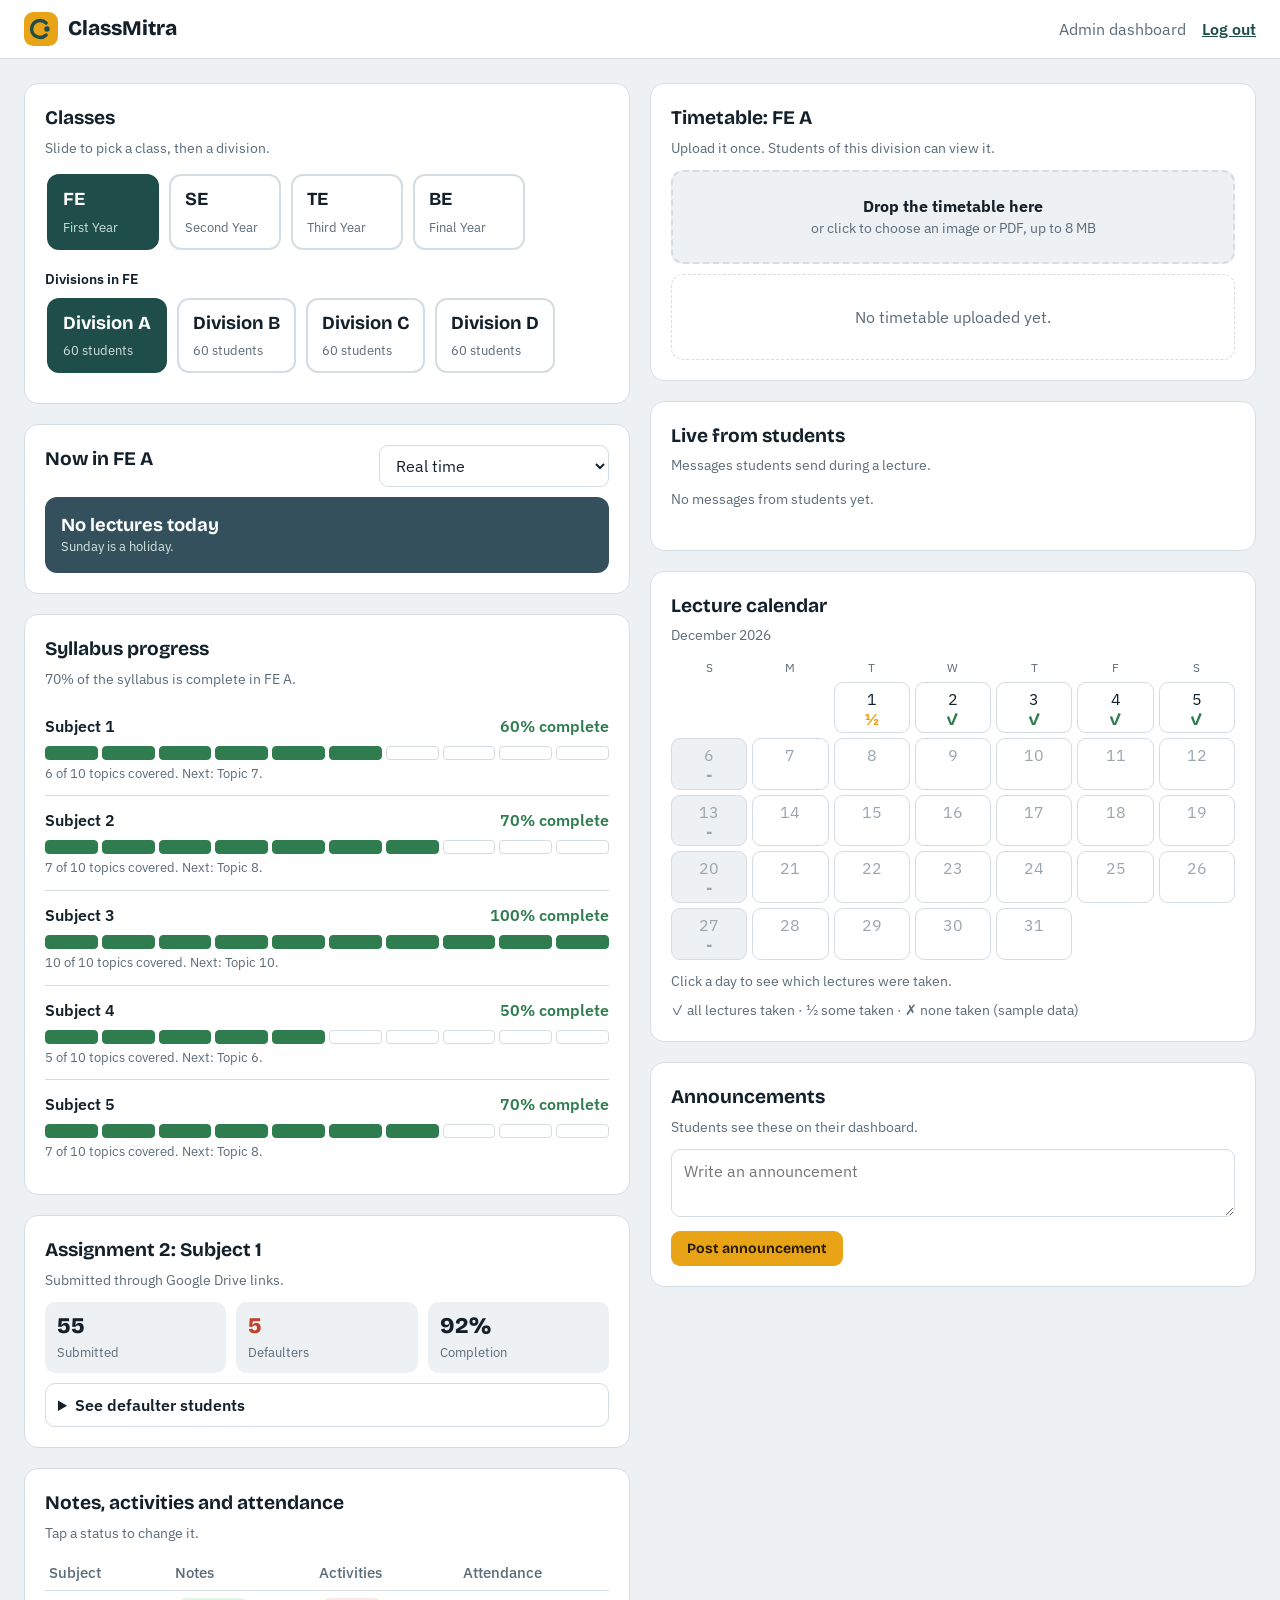
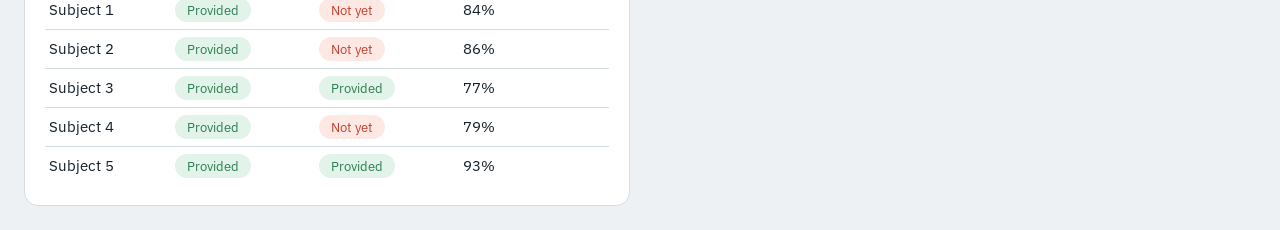
==== admin.html @ 045d4d1e "feat: admin dashboard and student feedback" ====
<!DOCTYPE html>
<html lang="en">
<head>
<meta charset="UTF-8">
<meta name="viewport" content="width=device-width, initial-scale=1">
<title>Admin dashboard · ClassMitra</title>
<link href="https://fonts.googleapis.com/css2?family=Bricolage+Grotesque:wght@500;700;800&family=IBM+Plex+Sans:wght@400;500;600&display=swap" rel="stylesheet">
<style>
:root{--paper:#eef1f4;--card:#fff;--ink:#14212b;--muted:#5b6b78;--line:#d5dce2;--board:#1f4d4a;--deep:#163836;--chalk:#f2efe4;--mark:#e8a317;--alert:#c2412d;--ok:#2f7d4f;--r:14px}
*{box-sizing:border-box}
body{margin:0;background:var(--paper);color:var(--ink);font:400 16px/1.5 "IBM Plex Sans",system-ui,sans-serif}
h1,h2,h3,.brand,.btn{font-family:"Bricolage Grotesque",sans-serif}
h2{margin:0 0 4px;font-size:1.2rem}p{margin:0}
.top{display:flex;align-items:center;gap:16px;flex-wrap:wrap;padding:12px 24px;background:var(--card);border-bottom:1px solid var(--line)}
.brand{display:flex;align-items:center;gap:10px;font-weight:800;font-size:1.3rem;color:var(--ink);text-decoration:none;margin-right:auto}
.top a.out{color:var(--board);font-weight:600}.hi{color:var(--muted)}
main{max-width:1320px;margin:0 auto;padding:24px}
.layout{display:grid;grid-template-columns:1fr 1fr;gap:20px;align-items:start}.col{display:grid;gap:20px;min-width:0}
.card{background:var(--card);border:1px solid var(--line);border-radius:var(--r);padding:20px;animation:rise .45s both}
.sub{color:var(--muted);font-size:.9rem;margin-bottom:12px}
.slide{display:flex;gap:10px;overflow-x:auto;padding:4px 2px 10px;scroll-snap-type:x mandatory}
.chip{flex:0 0 auto;scroll-snap-align:start;min-width:112px;text-align:left;border:2px solid var(--line);background:#fff;border-radius:12px;padding:10px 14px;cursor:pointer;font:inherit;color:var(--ink);transition:.2s}
.chip b{display:block;font-family:"Bricolage Grotesque";font-size:1.15rem}.chip span{font-size:.8rem;color:var(--muted)}
.chip:hover{border-color:var(--board)}.chip.on{background:var(--board);border-color:var(--board);color:#fff}.chip.on span{color:#cfe0d9}
.lab{font-weight:600;font-size:.9rem;margin:8px 0 4px}
.body{animation:slide .35s both}
.now{border-radius:12px;padding:16px;color:#fff;background:var(--board)}.now.done{background:#4a5b55}.now.idle{background:#33505c}
.now b{font:700 1.15rem "Bricolage Grotesque"}.now small{display:block;color:#d6e6df}
.meter{height:7px;background:rgba(255,255,255,.25);border-radius:7px;margin:10px 0 8px;overflow:hidden}.meter i{display:block;height:100%;background:var(--mark);transition:width 1s}
.msg{background:rgba(0,0,0,.2);border-radius:8px;padding:8px 12px;font-size:.9rem;margin-top:8px}
select,input[type=text],textarea{padding:9px 12px;border:1.5px solid var(--line);border-radius:9px;font:inherit;background:#fff;color:var(--ink);min-width:0}
select:focus,input:focus,textarea:focus{outline:none;border-color:var(--board)}
.sj{padding:12px 0;border-bottom:1px solid var(--line)}.sj:last-child{border:0}
.sjh{display:flex;justify-content:space-between;gap:8px;font-weight:600}.sjh em{font-style:normal;color:var(--ok)}
.tp{display:flex;gap:4px;margin-top:8px}.tp i{flex:1;height:14px;border-radius:4px;border:1.5px solid var(--line);background:#fff}.tp i.on{background:var(--ok);border-color:var(--ok)}
.sjf{font-size:.82rem;color:var(--muted);margin-top:4px}
.stats{display:grid;grid-template-columns:repeat(3,1fr);gap:10px;margin-bottom:10px}.st{background:var(--paper);border-radius:10px;padding:10px 12px}.st b{display:block;font:800 1.4rem "Bricolage Grotesque"}.st span{font-size:.8rem;color:var(--muted)}.st.bad b{color:var(--alert)}
details{border:1.5px solid var(--line);border-radius:10px;padding:9px 12px}summary{cursor:pointer;font-weight:600}
.rolls{display:flex;flex-wrap:wrap;gap:6px;margin:10px 0}.rolls span{background:#fde8e4;color:var(--alert);border-radius:7px;padding:2px 9px;font-size:.85rem;font-weight:600}
table{width:100%;border-collapse:collapse;font-size:.92rem}th{text-align:left;color:var(--muted);font-weight:500;padding:6px 4px}td{padding:7px 4px;border-top:1px solid var(--line)}
.btn{border:0;border-radius:9px;padding:9px 16px;font-weight:700;font-size:14px;cursor:pointer;background:var(--mark);color:#2a1d00;transition:transform .15s}.btn:hover{transform:translateY(-2px)}.btn:active{transform:scale(.97)}
.btn.g{background:#fff;border:1.5px solid var(--line);color:var(--ink)}.btn.sm{padding:5px 11px;font-size:13px}
.tg{border:0;border-radius:99px;padding:3px 12px;font:600 .8rem inherit;font-family:inherit;cursor:pointer}.tg.y{background:#e2f3ea;color:var(--ok)}.tg.n{background:#fde8e4;color:var(--alert)}
.drop{display:grid;place-items:center;text-align:center;padding:22px 12px;border:2px dashed var(--line);border-radius:12px;background:var(--paper);cursor:pointer;margin:10px 0}.drop:hover,.drop.over{border-color:var(--board);background:#e4efed}.drop span{color:var(--muted);font-size:.88rem}
.sr{position:absolute;width:1px;height:1px;opacity:0;overflow:hidden}.drop:focus-within{border-color:var(--board)}
.ttbox{border:1px solid var(--line);border-radius:12px;overflow:auto;max-height:380px}.ttbox img{display:block;width:100%}.ttbox embed{display:block;width:100%;height:380px}
.empty{padding:30px 12px;text-align:center;color:var(--muted);border:1.5px dashed var(--line);border-radius:12px}
.cal{display:grid;grid-template-columns:repeat(7,1fr);gap:5px;text-align:center}.cal .h{font-size:.78rem;color:var(--muted)}
.d{border:1.5px solid var(--line);border-radius:9px;padding:4px 0;font:inherit;background:#fff;cursor:pointer;min-height:48px;color:var(--ink)}.d small{display:block;font-size:1rem;line-height:1.1;font-weight:700}
.d.ok small{color:var(--ok)}.d.no small{color:var(--alert)}.d.part small{color:var(--mark)}.d.off{background:var(--paper);color:#9aa6af;cursor:default}.d.sel{border-color:var(--board);box-shadow:0 0 0 2px var(--mark)}.d.fut{color:#9aa6af}
.dd{margin-top:10px;font-size:.9rem;color:var(--muted)}.dd b{color:var(--ink)}
.fb{display:flex;gap:10px;justify-content:space-between;align-items:flex-start;padding:10px 0;border-bottom:1px solid var(--line);animation:rise .3s both}.fb:last-child{border:0}
.fb .m{font-weight:600}.fb small{color:var(--muted)}.pill{white-space:nowrap;font-size:.78rem;font-weight:700;padding:2px 10px;border-radius:99px;background:#fff3d6;color:#7a5200}.pill.e{background:#fde8e4;color:var(--alert)}
.sum{display:flex;gap:8px;flex-wrap:wrap;margin-bottom:8px}
.ann{border-left:4px solid var(--mark);background:var(--paper);border-radius:8px;padding:9px 12px;margin-top:8px}.ann small{color:var(--muted)}
textarea{width:100%;resize:vertical}
.toast{position:fixed;left:50%;bottom:24px;transform:translate(-50%,20px);background:var(--ink);color:#fff;padding:12px 18px;border-radius:10px;opacity:0;pointer-events:none;transition:.3s;z-index:9}.toast.on{opacity:1;transform:translate(-50%,0)}
:focus-visible{outline:3px solid var(--mark);outline-offset:2px}
@keyframes rise{from{opacity:0;transform:translateY(14px)}to{opacity:1;transform:none}}@keyframes slide{from{opacity:0;transform:translateX(18px)}to{opacity:1;transform:none}}
@media(max-width:960px){.layout{grid-template-columns:1fr}}
@media(prefers-reduced-motion:reduce){*{animation:none!important;transition:none!important}}
</style>
</head>
<body>
<header class="top"><a class="brand" href="admin.html"><svg width="34" height="34" viewBox="0 0 40 40" aria-hidden="true"><rect width="40" height="40" rx="11" fill="#e8a317"/><path d="M26 13A10 10 0 1 0 26 27" fill="none" stroke="#1f4d4a" stroke-width="4" stroke-linecap="round"/><circle cx="27" cy="20" r="3.2" fill="#1f4d4a"/></svg>ClassMitra</a><span class="hi" id="hi">Admin dashboard</span><a class="out" href="login.html">Log out</a></header>
<main id="app"></main><div class="toast" id="toast" role="status"></div>
<script>
const $=s=>document.querySelector(s),J=(k,d)=>{try{return JSON.parse(localStorage.getItem(k))||d}catch(e){return d}};
const CLS=[['FE','First Year'],['SE','Second Year'],['TE','Third Year'],['BE','Final Year']],DIV=['A','B','C','D'],SUB=[1,2,3,4,5].map(n=>'Subject '+n);
const SLOT=[[9,10],[10,11],[11,12],[12,13],[14,15]],P2=n=>String(n).padStart(2,'0');
let cl='FE',dv='A',day=null,demo='',store={};
try{const u=J('cm_user',null);if(u&&u.name)$('#hi').textContent='Hi, '+u.name.split(' ')[0]}catch(e){}
const toast=t=>{const e=$('#toast');e.textContent=t;e.classList.add('on');clearTimeout(toast.t);toast.t=setTimeout(()=>e.classList.remove('on'),2600)};
const rng=s=>{let a=0;for(const c of s)a=(a*31+c.charCodeAt(0))>>>0;return()=>{a=(a+0x6D2B79F5)>>>0;let t=a;t=Math.imul(t^t>>>15,t|1);t^=t+Math.imul(t^t>>>7,t|61);return((t^t>>>14)>>>0)/4294967296}};
function D(){const k=cl+dv;if(!store[k]){const r=rng(k);const sb=SUB.map(s=>({s,done:2+Math.floor(r()*9)}));const tot=60,sub=44+Math.floor(r()*14),rolls=[];while(rolls.length<tot-sub){const n=1+Math.floor(r()*tot);if(!rolls.includes(n))rolls.push(n)}rolls.sort((a,b)=>a-b);
store[k]={sb,tot,sub,rolls,notes:SUB.map(()=>r()>.3),act:SUB.map(()=>r()>.4),att:SUB.map(()=>Math.round(70+r()*25))}}return store[k]}
const now=()=>{const d=new Date();if(demo==='run'){d.setHours(10,30,0,0)}if(demo==='end'){d.setHours(13,30,0,0)}return d};
function nowHtml(){const n=now(),h=n.getHours()+n.getMinutes()/60;if(n.getDay()===0&&!demo)return`<div class="now idle"><b>No lectures today</b><small>Sunday is a holiday.</small></div>`;
let i=SLOT.findIndex(s=>h>=s[0]&&h<s[1]);if(i>=0){const s=SLOT[i],left=Math.round((s[1]-h)*60),p=Math.round((h-s[0])*100);return`<div class="now"><b>${SUB[i]} is going on</b><small>${P2(s[0])}:00 to ${P2(s[1])}:00 · ends in ${left} min</small><div class="meter"><i style="width:${p}%"></i></div><div class="msg">Message: ${SUB[i]} lecture started at ${P2(s[0])}:00 and will end at ${P2(s[1])}:00.</div></div>`}
let last=-1;SLOT.forEach((s,j)=>{if(h>=s[1])last=j});const nx=SLOT[last+1];
if(last<0)return`<div class="now idle"><b>No lecture right now</b><small>First lecture: ${SUB[0]} at ${P2(SLOT[0][0])}:00</small></div>`;
return`<div class="now done"><b>${SUB[last]} lecture completed</b><small>Ended at ${P2(SLOT[last][1])}:00</small><div class="msg">Message: ${SUB[last]} lecture is completed at ${P2(SLOT[last][1])}:00. ${nx?'Next: '+SUB[last+1]+' at '+P2(nx[0])+':00.':'All lectures are done for today.'}</div></div>`}
function calHtml(){const n=now(),y=n.getFullYear(),m=n.getMonth(),first=new Date(y,m,1).getDay(),days=new Date(y,m+1,0).getDate(),r=rng(cl+dv+'cal'),h=n.getHours()+n.getMinutes()/60;let o=['S','M','T','W','T','F','S'].map(x=>`<div class="h">${x}</div>`).join('')+'<div></div>'.repeat(first);
const taken=(d)=>SUB.map((_,i)=>{const v=rng(cl+dv+d+i)();return d<n.getDate()?v>.15:d===n.getDate()?(h>=SLOT[i][1]):false});
for(let d=1;d<=days;d++){const w=new Date(y,m,d).getDay();if(w===0){o+=`<div class="d off" aria-label="Sunday">${d}<small>-</small></div>`;continue}
if(d>n.getDate()){o+=`<div class="d fut">${d}<small>&nbsp;</small></div>`;continue}
const t=taken(d),c=t.filter(Boolean).length,cls=c===5?'ok':c===0?'no':'part',ic=c===5?'&#10003;':c===0?'&#10007;':'&#189;';o+=`<button class="d ${cls} ${day===d?'sel':''}" data-d="${d}">${d}<small>${ic}</small></button>`}
let det='<p class="dd">Click a day to see which lectures were taken.</p>';if(day){const t=taken(day);det=`<p class="dd"><b>${day} ${n.toLocaleString('en',{month:'long'})}</b><br>${SUB.map((s,i)=>`${s}: ${t[i]?'<b style="color:var(--ok)">taken &#10003;</b>':'<b style="color:var(--alert)">not taken &#10007;</b>'}`).join('<br>')}</p>`}
return`<div class="cal">${o}</div>${det}<p class="sub" style="margin:8px 0 0">&#10003; all lectures taken · &#189; some taken · &#10007; none taken (sample data)</p>`}
function fbHtml(){const f=J('cm_feedback',[]).slice().reverse();const c={};f.forEach(x=>c[x.msg]=(c[x.msg]||0)+1);
return`<div class="sum">${Object.keys(c).map(k=>`<span class="pill ${k==='Enough for today'?'e':''}">${k}: ${c[k]}</span>`).join('')||'<span class="sub">No messages from students yet.</span>'}</div>${f.slice(0,6).map(x=>`<div class="fb"><div><div class="m">${x.msg}</div><small>${x.who||'Student'} · ${x.sub} · ${new Date(x.ts).toLocaleTimeString('en',{hour:'2-digit',minute:'2-digit'})}</small></div></div>`).join('')}${f.length?'<button class="btn g sm" id="clr" style="margin-top:10px">Clear messages</button>':''}`}
function annHtml(){return J('cm_announcements',[]).slice(0,4).map(a=>`<div class="ann">${a.text}<br><small>Posted by Admin</small></div>`).join('')}
function page(){const d=D(),sy=Math.round(d.sb.reduce((a,x)=>a+x.done,0)*100/(SUB.length*10));
$('#app').innerHTML=`<div class="layout"><div class="col">
<section class="card"><h2>Classes</h2><p class="sub">Slide to pick a class, then a division.</p>
<div class="slide">${CLS.map(c=>`<button class="chip ${c[0]===cl?'on':''}" data-c="${c[0]}"><b>${c[0]}</b><span>${c[1]}</span></button>`).join('')}</div>
<div class="lab">Divisions in ${cl}</div><div class="slide">${DIV.map(v=>`<button class="chip ${v===dv?'on':''}" data-v="${v}"><b>Division ${v}</b><span>60 students</span></button>`).join('')}</div></section>
<div class="body col" key="${cl}${dv}">
<section class="card"><div style="display:flex;justify-content:space-between;gap:8px;flex-wrap:wrap;margin-bottom:10px"><h2>Now in ${cl} ${dv}</h2><select id="demo" aria-label="Demo time"><option value="">Real time</option><option value="run" ${demo==='run'?'selected':''}>Demo: lecture running</option><option value="end" ${demo==='end'?'selected':''}>Demo: lecture completed</option></select></div><div id="now">${nowHtml()}</div></section>
<section class="card"><h2>Syllabus progress</h2><p class="sub">${sy}% of the syllabus is complete in ${cl} ${dv}.</p>${d.sb.map(x=>`<div class="sj"><div class="sjh"><span>${x.s}</span><em>${x.done*10}% complete</em></div><div class="tp">${Array.from({length:10},(_,i)=>`<i class="${i<x.done?'on':''}" title="Topic ${i+1}"></i>`).join('')}</div><div class="sjf">${x.done} of 10 topics covered. Next: Topic ${Math.min(x.done+1,10)}.</div></div>`).join('')}</section>
<section class="card"><h2>Assignment 2: ${SUB[0]}</h2><p class="sub">Submitted through Google Drive links.</p><div class="stats"><div class="st"><b>${d.sub}</b><span>Submitted</span></div><div class="st bad"><b>${d.rolls.length}</b><span>Defaulters</span></div><div class="st"><b>${Math.round(d.sub*100/d.tot)}%</b><span>Completion</span></div></div>
<details><summary>See defaulter students</summary><div class="rolls">${d.rolls.map(n=>`<span>Roll ${P2(n)}</span>`).join('')}</div><button class="btn sm" id="rem">Send reminder</button></details></section>
<section class="card"><h2>Notes, activities and attendance</h2><p class="sub">Tap a status to change it.</p><table><tr><th>Subject</th><th>Notes</th><th>Activities</th><th>Attendance</th></tr>${SUB.map((s,i)=>`<tr><td>${s}</td><td><button class="tg ${d.notes[i]?'y':'n'}" data-n="${i}">${d.notes[i]?'Provided':'Not yet'}</button></td><td><button class="tg ${d.act[i]?'y':'n'}" data-a="${i}">${d.act[i]?'Provided':'Not yet'}</button></td><td>${d.att[i]}%</td></tr>`).join('')}</table></section></div></div>
<div class="col">
<section class="card"><h2>Timetable: ${cl} ${dv}</h2><p class="sub">Upload it once. Students of this division can view it.</p><label class="drop" id="drop"><input class="sr" id="file" type="file" accept="image/*,.pdf,application/pdf"><b>Drop the timetable here</b><span>or click to choose an image or PDF, up to 8 MB</span></label><div id="tt"></div></section>
<section class="card"><h2>Live from students</h2><p class="sub">Messages students send during a lecture.</p><div id="fb">${fbHtml()}</div></section>
<section class="card"><h2>Lecture calendar</h2><p class="sub">${now().toLocaleString('en',{month:'long',year:'numeric'})}</p>${calHtml()}</section>
<section class="card"><h2>Announcements</h2><p class="sub">Students see these on their dashboard.</p><textarea id="at" rows="2" placeholder="Write an announcement"></textarea><button class="btn" id="post" style="margin-top:8px">Post announcement</button><div id="an">${annHtml()}</div></section></div></div>`;tt()}
async function tt(){const k='cm_timetable_'+cl+'-'+dv,box=$('#tt'),t=J(k,null);if(!t){box.innerHTML='<div class="empty">No timetable uploaded yet.</div>';return}
const u=URL.createObjectURL(await(await fetch(t.data)).blob());box.innerHTML=`<div style="display:flex;justify-content:space-between;gap:8px;flex-wrap:wrap;margin-bottom:8px"><b>${t.name}</b><span><a class="btn g sm" href="${u}" target="_blank" rel="noopener" style="text-decoration:none">Open full size</a> <button class="btn g sm" id="rm">Remove</button></span></div><div class="ttbox">${t.type==='application/pdf'?`<embed src="${u}" type="application/pdf">`:`<img src="${u}" alt="Timetable">`}</div>`}
function save(f){if(!f)return;if(!(f.type==='application/pdf'||f.type.startsWith('image/')))return toast('Please choose an image or a PDF.');if(f.size>8388608)return toast('File is larger than 8 MB.');const r=new FileReader();r.onload=()=>{try{localStorage.setItem('cm_timetable_'+cl+'-'+dv,JSON.stringify({name:f.name,type:f.type,data:r.result}));toast('Timetable saved for '+cl+' '+dv)}catch(e){toast('File is too big to keep in the browser.')}tt()};r.readAsDataURL(f)}
document.addEventListener('click',e=>{const g=s=>e.target.closest(s);let x;
if(x=g('[data-c]')){cl=x.dataset.c;day=null;page();return}if(x=g('[data-v]')){dv=x.dataset.v;day=null;page();return}
if(x=g('[data-d]')){day=+x.dataset.d;page();return}
if(x=g('[data-n]')){const d=D(),i=+x.dataset.n;d.notes[i]=!d.notes[i];page();return}if(x=g('[data-a]')){const d=D(),i=+x.dataset.a;d.act[i]=!d.act[i];page();return}
if(g('#rem'))return toast('Reminder sent to '+D().rolls.length+' students (demo).');
if(g('#rm')){localStorage.removeItem('cm_timetable_'+cl+'-'+dv);tt();return}
if(g('#clr')){localStorage.removeItem('cm_feedback');$('#fb').innerHTML=fbHtml();return}
if(g('#post')){const t=$('#at').value.trim();if(!t)return toast('Write the announcement first.');const a=J('cm_announcements',[]);a.unshift({text:t,ts:Date.now()});localStorage.setItem('cm_announcements',JSON.stringify(a));$('#at').value='';$('#an').innerHTML=annHtml();toast('Announcement posted')}});
document.addEventListener('change',e=>{if(e.target.id==='demo'){demo=e.target.value;page()}if(e.target.id==='file'){save(e.target.files[0]);e.target.value=''}});
document.addEventListener('dragover',e=>{if(e.target.closest('#drop')){e.preventDefault();$('#drop').classList.add('over')}});
document.addEventListener('dragleave',e=>{if(e.target.closest('#drop'))$('#drop').classList.remove('over')});
document.addEventListener('drop',e=>{if(e.target.closest('#drop')){e.preventDefault();$('#drop').classList.remove('over');save(e.dataTransfer.files[0])}});
window.addEventListener('storage',e=>{if(e.key==='cm_feedback'&&$('#fb')){$('#fb').innerHTML=fbHtml();toast('New message from a student')}});
setInterval(()=>{if($('#now'))$('#now').innerHTML=nowHtml()},30000);
page();
</script>
</body>
</html>
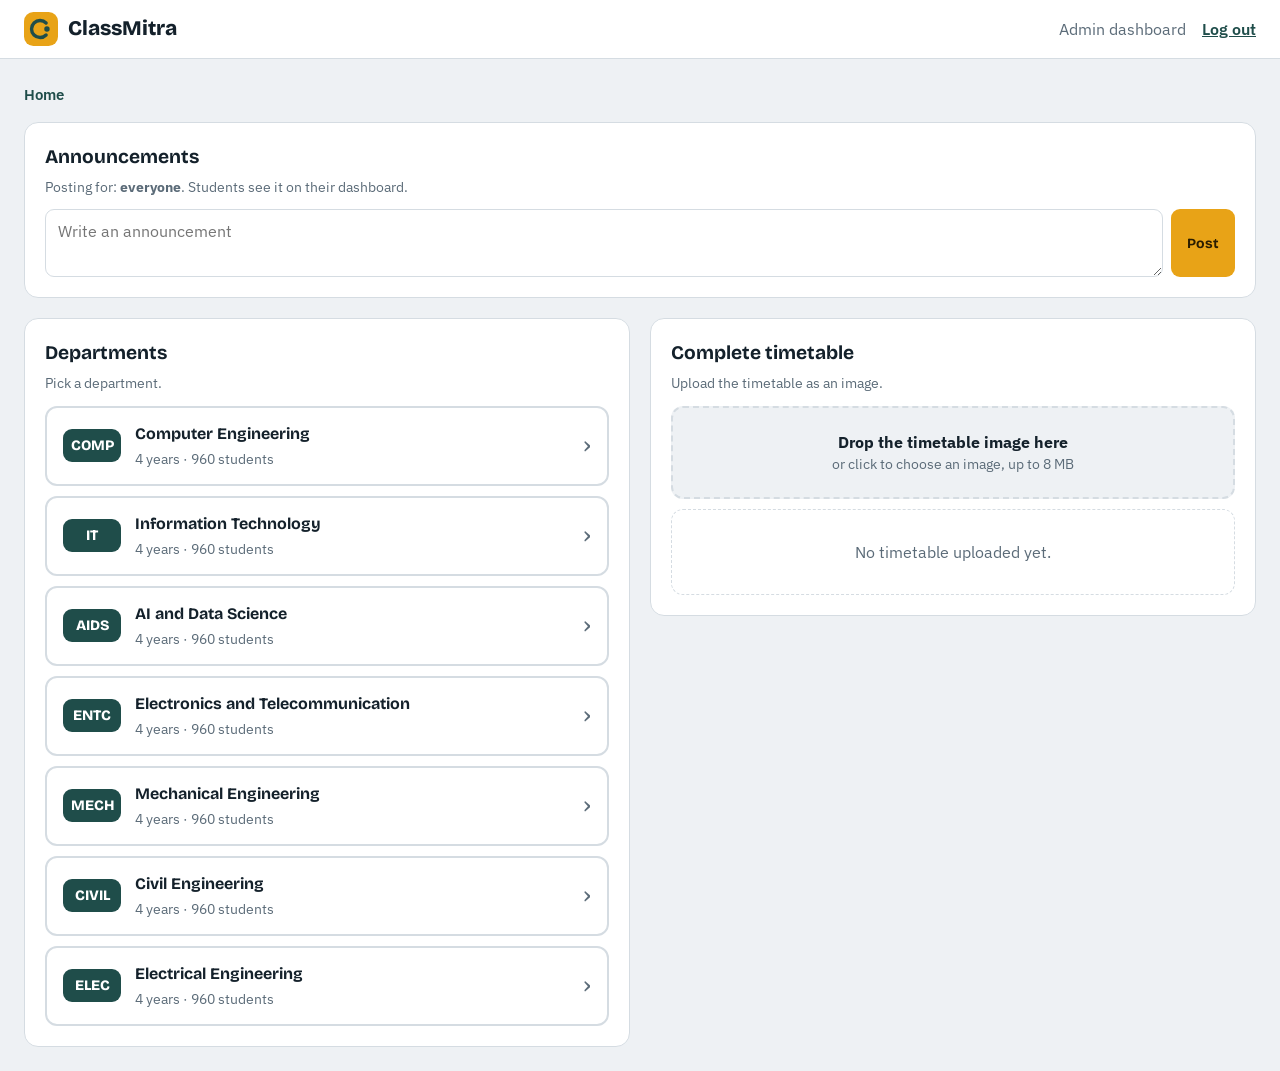
==== commit b8e98b25: "feat: admin dashboard with departments, years and divisions" ====
--- a/admin.html
+++ b/admin.html
@@ -59,71 +59,82 @@
 @keyframes rise{from{opacity:0;transform:translateY(14px)}to{opacity:1;transform:none}}@keyframes slide{from{opacity:0;transform:translateX(18px)}to{opacity:1;transform:none}}
 @media(max-width:960px){.layout{grid-template-columns:1fr}}
 @media(prefers-reduced-motion:reduce){*{animation:none!important;transition:none!important}}
-</style>
+
+.crumb{display:flex;gap:6px;flex-wrap:wrap;align-items:center;margin-bottom:16px;font-size:.95rem;color:var(--muted)}.crumb a{color:var(--board);font-weight:600;text-decoration:none}.crumb a:hover{text-decoration:underline}
+.opts{display:grid;gap:10px}.opt{display:flex;align-items:center;gap:14px;border:2px solid var(--line);border-radius:12px;padding:14px 16px;text-decoration:none;color:var(--ink);background:#fff;transition:.2s}
+.opt:hover{border-color:var(--board);transform:translateX(4px)}.opt .bd{min-width:58px;text-align:center;background:var(--board);color:#fff;border-radius:9px;padding:8px 6px;font:800 .9rem "Bricolage Grotesque"}
+.opt b{display:block;font-family:"Bricolage Grotesque"}.opt span{color:var(--muted);font-size:.86rem}.opt::after{content:"\203A";margin-left:auto;font-size:1.6rem;color:var(--muted)}
+.tabs{display:flex;gap:6px;flex-wrap:wrap;margin:14px 0}.tab{border:2px solid var(--line);background:#fff;border-radius:99px;padding:6px 14px;font:600 .9rem inherit;font-family:inherit;cursor:pointer}.tab.on{background:var(--board);border-color:var(--board);color:#fff}
+.scroll{max-height:340px;overflow:auto;border:1px solid var(--line);border-radius:10px}.scroll table td,.scroll table th{padding:7px 10px}
+.add{display:flex;gap:8px;margin-top:10px;flex-wrap:wrap}.add input{flex:1;min-width:120px}
+.li{display:flex;justify-content:space-between;gap:8px;padding:9px 0;border-bottom:1px solid var(--line)}.big{font:800 2rem "Bricolage Grotesque";color:var(--ok)}
+.d small.c{font-size:.72rem;font-weight:500;color:var(--muted)}.d{min-height:56px}
+.sc{font-size:.75rem;color:var(--muted)}</style>
 </head>
 <body>
-<header class="top"><a class="brand" href="admin.html"><svg width="34" height="34" viewBox="0 0 40 40" aria-hidden="true"><rect width="40" height="40" rx="11" fill="#e8a317"/><path d="M26 13A10 10 0 1 0 26 27" fill="none" stroke="#1f4d4a" stroke-width="4" stroke-linecap="round"/><circle cx="27" cy="20" r="3.2" fill="#1f4d4a"/></svg>ClassMitra</a><span class="hi" id="hi">Admin dashboard</span><a class="out" href="login.html">Log out</a></header>
+<header class="top"><a class="brand" href="admin.html#/"><svg width="34" height="34" viewBox="0 0 40 40" aria-hidden="true"><rect width="40" height="40" rx="11" fill="#e8a317"/><path d="M26 13A10 10 0 1 0 26 27" fill="none" stroke="#1f4d4a" stroke-width="4" stroke-linecap="round"/><circle cx="27" cy="20" r="3.2" fill="#1f4d4a"/></svg>ClassMitra</a><span class="hi" id="hi">Admin dashboard</span><a class="out" href="login.html">Log out</a></header>
 <main id="app"></main><div class="toast" id="toast" role="status"></div>
 <script>
-const $=s=>document.querySelector(s),J=(k,d)=>{try{return JSON.parse(localStorage.getItem(k))||d}catch(e){return d}};
-const CLS=[['FE','First Year'],['SE','Second Year'],['TE','Third Year'],['BE','Final Year']],DIV=['A','B','C','D'],SUB=[1,2,3,4,5].map(n=>'Subject '+n);
-const SLOT=[[9,10],[10,11],[11,12],[12,13],[14,15]],P2=n=>String(n).padStart(2,'0');
-let cl='FE',dv='A',day=null,demo='',store={};
+const $=s=>document.querySelector(s),J=(k,d)=>{try{return JSON.parse(localStorage.getItem(k))||d}catch(e){return d}},P2=n=>String(n).padStart(2,'0');
+const DEPT=[['COMP','Computer Engineering'],['IT','Information Technology'],['AIDS','AI and Data Science'],['ENTC','Electronics and Telecommunication'],['MECH','Mechanical Engineering'],['CIVIL','Civil Engineering'],['ELEC','Electrical Engineering']];
+const YEAR=[['FE','First Year'],['SE','Second Year'],['TE','Third Year'],['BE','Fourth Year']],DIV=['A','B','C','D'],SUB=[1,2,3,4,5].map(n=>'Subject '+n),SLOT=[[9,10],[10,11],[11,12],[12,13],[14,15]];
+let tab='students',sub=0,day=null,demo='',store={},q='';
 try{const u=J('cm_user',null);if(u&&u.name)$('#hi').textContent='Hi, '+u.name.split(' ')[0]}catch(e){}
 const toast=t=>{const e=$('#toast');e.textContent=t;e.classList.add('on');clearTimeout(toast.t);toast.t=setTimeout(()=>e.classList.remove('on'),2600)};
 const rng=s=>{let a=0;for(const c of s)a=(a*31+c.charCodeAt(0))>>>0;return()=>{a=(a+0x6D2B79F5)>>>0;let t=a;t=Math.imul(t^t>>>15,t|1);t^=t+Math.imul(t^t>>>7,t|61);return((t^t>>>14)>>>0)/4294967296}};
-function D(){const k=cl+dv;if(!store[k]){const r=rng(k);const sb=SUB.map(s=>({s,done:2+Math.floor(r()*9)}));const tot=60,sub=44+Math.floor(r()*14),rolls=[];while(rolls.length<tot-sub){const n=1+Math.floor(r()*tot);if(!rolls.includes(n))rolls.push(n)}rolls.sort((a,b)=>a-b);
-store[k]={sb,tot,sub,rolls,notes:SUB.map(()=>r()>.3),act:SUB.map(()=>r()>.4),att:SUB.map(()=>Math.round(70+r()*25))}}return store[k]}
-const now=()=>{const d=new Date();if(demo==='run'){d.setHours(10,30,0,0)}if(demo==='end'){d.setHours(13,30,0,0)}return d};
+const path=()=>location.hash.replace(/^#\/?/,'').split('/').filter(Boolean),scope=()=>path().join('-')||'ALL';
+function D(){const k=scope();if(!store[k]){const r=rng(k);const rolls=[];while(rolls.length<6+Math.floor(r()*8)){const n=1+Math.floor(r()*60);if(!rolls.includes(n))rolls.push(n)}rolls.sort((a,b)=>a-b);
+store[k]={students:Array.from({length:60},(_,i)=>({roll:i+1,name:'Student '+P2(i+1),att:Math.round(65+r()*33)})),notes:SUB.map((s,i)=>['Introduction notes of '+s]),act:SUB.map((s,i)=>['Practice activity 1 of '+s]),sb:SUB.map(s=>2+Math.floor(r()*9)),rolls}}return store[k]}
+const now=()=>{const d=new Date();if(demo==='run')d.setHours(10,30,0,0);if(demo==='end')d.setHours(13,30,0,0);return d};
+const taken=(d,i)=>{const n=now(),h=n.getHours()+n.getMinutes()/60;return d<n.getDate()?rng(scope()+d+i)()>.15:d===n.getDate()?h>=SLOT[i][1]:false},cnt=(d,i)=>44+Math.floor(rng(scope()+d+'p'+i)()*16);
 function nowHtml(){const n=now(),h=n.getHours()+n.getMinutes()/60;if(n.getDay()===0&&!demo)return`<div class="now idle"><b>No lectures today</b><small>Sunday is a holiday.</small></div>`;
-let i=SLOT.findIndex(s=>h>=s[0]&&h<s[1]);if(i>=0){const s=SLOT[i],left=Math.round((s[1]-h)*60),p=Math.round((h-s[0])*100);return`<div class="now"><b>${SUB[i]} is going on</b><small>${P2(s[0])}:00 to ${P2(s[1])}:00 · ends in ${left} min</small><div class="meter"><i style="width:${p}%"></i></div><div class="msg">Message: ${SUB[i]} lecture started at ${P2(s[0])}:00 and will end at ${P2(s[1])}:00.</div></div>`}
-let last=-1;SLOT.forEach((s,j)=>{if(h>=s[1])last=j});const nx=SLOT[last+1];
-if(last<0)return`<div class="now idle"><b>No lecture right now</b><small>First lecture: ${SUB[0]} at ${P2(SLOT[0][0])}:00</small></div>`;
-return`<div class="now done"><b>${SUB[last]} lecture completed</b><small>Ended at ${P2(SLOT[last][1])}:00</small><div class="msg">Message: ${SUB[last]} lecture is completed at ${P2(SLOT[last][1])}:00. ${nx?'Next: '+SUB[last+1]+' at '+P2(nx[0])+':00.':'All lectures are done for today.'}</div></div>`}
-function calHtml(){const n=now(),y=n.getFullYear(),m=n.getMonth(),first=new Date(y,m,1).getDay(),days=new Date(y,m+1,0).getDate(),r=rng(cl+dv+'cal'),h=n.getHours()+n.getMinutes()/60;let o=['S','M','T','W','T','F','S'].map(x=>`<div class="h">${x}</div>`).join('')+'<div></div>'.repeat(first);
-const taken=(d)=>SUB.map((_,i)=>{const v=rng(cl+dv+d+i)();return d<n.getDate()?v>.15:d===n.getDate()?(h>=SLOT[i][1]):false});
-for(let d=1;d<=days;d++){const w=new Date(y,m,d).getDay();if(w===0){o+=`<div class="d off" aria-label="Sunday">${d}<small>-</small></div>`;continue}
-if(d>n.getDate()){o+=`<div class="d fut">${d}<small>&nbsp;</small></div>`;continue}
-const t=taken(d),c=t.filter(Boolean).length,cls=c===5?'ok':c===0?'no':'part',ic=c===5?'&#10003;':c===0?'&#10007;':'&#189;';o+=`<button class="d ${cls} ${day===d?'sel':''}" data-d="${d}">${d}<small>${ic}</small></button>`}
-let det='<p class="dd">Click a day to see which lectures were taken.</p>';if(day){const t=taken(day);det=`<p class="dd"><b>${day} ${n.toLocaleString('en',{month:'long'})}</b><br>${SUB.map((s,i)=>`${s}: ${t[i]?'<b style="color:var(--ok)">taken &#10003;</b>':'<b style="color:var(--alert)">not taken &#10007;</b>'}`).join('<br>')}</p>`}
-return`<div class="cal">${o}</div>${det}<p class="sub" style="margin:8px 0 0">&#10003; all lectures taken · &#189; some taken · &#10007; none taken (sample data)</p>`}
-function fbHtml(){const f=J('cm_feedback',[]).slice().reverse();const c={};f.forEach(x=>c[x.msg]=(c[x.msg]||0)+1);
-return`<div class="sum">${Object.keys(c).map(k=>`<span class="pill ${k==='Enough for today'?'e':''}">${k}: ${c[k]}</span>`).join('')||'<span class="sub">No messages from students yet.</span>'}</div>${f.slice(0,6).map(x=>`<div class="fb"><div><div class="m">${x.msg}</div><small>${x.who||'Student'} · ${x.sub} · ${new Date(x.ts).toLocaleTimeString('en',{hour:'2-digit',minute:'2-digit'})}</small></div></div>`).join('')}${f.length?'<button class="btn g sm" id="clr" style="margin-top:10px">Clear messages</button>':''}`}
-function annHtml(){return J('cm_announcements',[]).slice(0,4).map(a=>`<div class="ann">${a.text}<br><small>Posted by Admin</small></div>`).join('')}
-function page(){const d=D(),sy=Math.round(d.sb.reduce((a,x)=>a+x.done,0)*100/(SUB.length*10));
-$('#app').innerHTML=`<div class="layout"><div class="col">
-<section class="card"><h2>Classes</h2><p class="sub">Slide to pick a class, then a division.</p>
-<div class="slide">${CLS.map(c=>`<button class="chip ${c[0]===cl?'on':''}" data-c="${c[0]}"><b>${c[0]}</b><span>${c[1]}</span></button>`).join('')}</div>
-<div class="lab">Divisions in ${cl}</div><div class="slide">${DIV.map(v=>`<button class="chip ${v===dv?'on':''}" data-v="${v}"><b>Division ${v}</b><span>60 students</span></button>`).join('')}</div></section>
-<div class="body col" key="${cl}${dv}">
-<section class="card"><div style="display:flex;justify-content:space-between;gap:8px;flex-wrap:wrap;margin-bottom:10px"><h2>Now in ${cl} ${dv}</h2><select id="demo" aria-label="Demo time"><option value="">Real time</option><option value="run" ${demo==='run'?'selected':''}>Demo: lecture running</option><option value="end" ${demo==='end'?'selected':''}>Demo: lecture completed</option></select></div><div id="now">${nowHtml()}</div></section>
-<section class="card"><h2>Syllabus progress</h2><p class="sub">${sy}% of the syllabus is complete in ${cl} ${dv}.</p>${d.sb.map(x=>`<div class="sj"><div class="sjh"><span>${x.s}</span><em>${x.done*10}% complete</em></div><div class="tp">${Array.from({length:10},(_,i)=>`<i class="${i<x.done?'on':''}" title="Topic ${i+1}"></i>`).join('')}</div><div class="sjf">${x.done} of 10 topics covered. Next: Topic ${Math.min(x.done+1,10)}.</div></div>`).join('')}</section>
-<section class="card"><h2>Assignment 2: ${SUB[0]}</h2><p class="sub">Submitted through Google Drive links.</p><div class="stats"><div class="st"><b>${d.sub}</b><span>Submitted</span></div><div class="st bad"><b>${d.rolls.length}</b><span>Defaulters</span></div><div class="st"><b>${Math.round(d.sub*100/d.tot)}%</b><span>Completion</span></div></div>
-<details><summary>See defaulter students</summary><div class="rolls">${d.rolls.map(n=>`<span>Roll ${P2(n)}</span>`).join('')}</div><button class="btn sm" id="rem">Send reminder</button></details></section>
-<section class="card"><h2>Notes, activities and attendance</h2><p class="sub">Tap a status to change it.</p><table><tr><th>Subject</th><th>Notes</th><th>Activities</th><th>Attendance</th></tr>${SUB.map((s,i)=>`<tr><td>${s}</td><td><button class="tg ${d.notes[i]?'y':'n'}" data-n="${i}">${d.notes[i]?'Provided':'Not yet'}</button></td><td><button class="tg ${d.act[i]?'y':'n'}" data-a="${i}">${d.act[i]?'Provided':'Not yet'}</button></td><td>${d.att[i]}%</td></tr>`).join('')}</table></section></div></div>
-<div class="col">
-<section class="card"><h2>Timetable: ${cl} ${dv}</h2><p class="sub">Upload it once. Students of this division can view it.</p><label class="drop" id="drop"><input class="sr" id="file" type="file" accept="image/*,.pdf,application/pdf"><b>Drop the timetable here</b><span>or click to choose an image or PDF, up to 8 MB</span></label><div id="tt"></div></section>
-<section class="card"><h2>Live from students</h2><p class="sub">Messages students send during a lecture.</p><div id="fb">${fbHtml()}</div></section>
-<section class="card"><h2>Lecture calendar</h2><p class="sub">${now().toLocaleString('en',{month:'long',year:'numeric'})}</p>${calHtml()}</section>
-<section class="card"><h2>Announcements</h2><p class="sub">Students see these on their dashboard.</p><textarea id="at" rows="2" placeholder="Write an announcement"></textarea><button class="btn" id="post" style="margin-top:8px">Post announcement</button><div id="an">${annHtml()}</div></section></div></div>`;tt()}
-async function tt(){const k='cm_timetable_'+cl+'-'+dv,box=$('#tt'),t=J(k,null);if(!t){box.innerHTML='<div class="empty">No timetable uploaded yet.</div>';return}
-const u=URL.createObjectURL(await(await fetch(t.data)).blob());box.innerHTML=`<div style="display:flex;justify-content:space-between;gap:8px;flex-wrap:wrap;margin-bottom:8px"><b>${t.name}</b><span><a class="btn g sm" href="${u}" target="_blank" rel="noopener" style="text-decoration:none">Open full size</a> <button class="btn g sm" id="rm">Remove</button></span></div><div class="ttbox">${t.type==='application/pdf'?`<embed src="${u}" type="application/pdf">`:`<img src="${u}" alt="Timetable">`}</div>`}
-function save(f){if(!f)return;if(!(f.type==='application/pdf'||f.type.startsWith('image/')))return toast('Please choose an image or a PDF.');if(f.size>8388608)return toast('File is larger than 8 MB.');const r=new FileReader();r.onload=()=>{try{localStorage.setItem('cm_timetable_'+cl+'-'+dv,JSON.stringify({name:f.name,type:f.type,data:r.result}));toast('Timetable saved for '+cl+' '+dv)}catch(e){toast('File is too big to keep in the browser.')}tt()};r.readAsDataURL(f)}
+let i=SLOT.findIndex(s=>h>=s[0]&&h<s[1]);if(i>=0){const s=SLOT[i];return`<div class="now"><b>${SUB[i]} is going on</b><small>${P2(s[0])}:00 to ${P2(s[1])}:00 · ends in ${Math.round((s[1]-h)*60)} min · ${cnt(n.getDate(),i)} of 60 students present</small><div class="meter"><i style="width:${Math.round((h-s[0])*100)}%"></i></div><div class="msg">Message: ${SUB[i]} lecture started at ${P2(s[0])}:00 and will end at ${P2(s[1])}:00.</div></div>`}
+let last=-1;SLOT.forEach((s,j)=>{if(h>=s[1])last=j});if(last<0)return`<div class="now idle"><b>No lecture right now</b><small>First lecture: ${SUB[0]} at 09:00</small></div>`;
+return`<div class="now done"><b>${SUB[last]} lecture completed</b><small>Ended at ${P2(SLOT[last][1])}:00 · ${cnt(n.getDate(),last)} of 60 students were present</small><div class="msg">Message: ${SUB[last]} lecture is completed at ${P2(SLOT[last][1])}:00. ${SLOT[last+1]?'Next: '+SUB[last+1]+' at '+P2(SLOT[last+1][0])+':00.':'All lectures are done for today.'}</div></div>`}
+function annHtml(){const s=scope(),a=J('cm_announcements',[]).filter(x=>!x.scope||x.scope==='ALL'||(s+'-').startsWith(x.scope+'-')).slice(0,4);
+return`<section class="card"><h2>Announcements</h2><p class="sub">Posting for: <b>${s==='ALL'?'everyone':s.replace(/-/g,' / ')}</b>. Students see it on their dashboard.</p><div style="display:flex;gap:8px;flex-wrap:wrap"><textarea id="at" rows="2" placeholder="Write an announcement" style="flex:1;min-width:200px"></textarea><button class="btn" id="post">Post</button></div><div id="an">${a.map(x=>`<div class="ann">${x.text}<br><small>${!x.scope||x.scope==='ALL'?'Everyone':x.scope.replace(/-/g,' / ')}</small></div>`).join('')}</div></section>`}
+const ttCard=(t)=>`<section class="card"><h2>${t}</h2><p class="sub">Upload the timetable as an image.</p><label class="drop" id="drop"><input class="sr" id="file" type="file" accept="image/*"><b>Drop the timetable image here</b><span>or click to choose an image, up to 8 MB</span></label><div id="tt"></div></section>`;
+async function tt(){const k='cm_timetable_'+(path().join('-')||'COLLEGE'),box=$('#tt'),t=J(k,null);if(!t||!t.type.startsWith('image/')){box.innerHTML='<div class="empty">No timetable uploaded yet.</div>';return}
+box.innerHTML=`<div style="display:flex;justify-content:space-between;gap:8px;flex-wrap:wrap;margin-bottom:8px"><b>${t.name}</b><span><a class="btn g sm" href="${t.data}" target="_blank" rel="noopener" style="text-decoration:none">Open full size</a> <button class="btn g sm" id="rm">Remove</button></span></div><div class="ttbox"><img src="${t.data}" alt="Timetable"></div>`}
+function save(f){if(!f)return;if(!f.type.startsWith('image/'))return toast('Please choose an image file.');if(f.size>8388608)return toast('Image is larger than 8 MB.');const r=new FileReader();r.onload=()=>{try{localStorage.setItem('cm_timetable_'+(path().join('-')||'COLLEGE'),JSON.stringify({name:f.name,type:f.type,data:r.result}));toast('Timetable saved')}catch(e){toast('Image is too big to keep in the browser.')}tt()};r.readAsDataURL(f)}
+function calHtml(){const n=now(),y=n.getFullYear(),m=n.getMonth(),first=new Date(y,m,1).getDay(),days=new Date(y,m+1,0).getDate();let o=['S','M','T','W','T','F','S'].map(x=>`<div class="h">${x}</div>`).join('')+'<div></div>'.repeat(first);
+for(let d=1;d<=days;d++){if(new Date(y,m,d).getDay()===0){o+=`<div class="d off">${d}<small>-</small></div>`;continue}if(d>n.getDate()){o+=`<div class="d fut">${d}<small>&nbsp;</small></div>`;continue}
+const t=SUB.map((_,i)=>taken(d,i)),c=t.filter(Boolean).length,av=c?Math.round(t.reduce((a,v,i)=>a+(v?cnt(d,i):0),0)/c):0;o+=`<button class="d ${c===5?'ok':c===0?'no':'part'} ${day===d?'sel':''}" data-d="${d}">${d}<small>${c===5?'&#10003;':c===0?'&#10007;':'&#189;'}</small><small class="c">${c?av+' present':'none'}</small></button>`}
+let det='<p class="dd">Click a day to see each lecture and how many students were present.</p>';if(day)det=`<p class="dd"><b>${day} ${n.toLocaleString('en',{month:'long'})}</b><br>${SUB.map((s,i)=>taken(day,i)?`${s}: <b style="color:var(--ok)">completed &#10003;</b> · ${cnt(day,i)} of 60 present`:`${s}: <b style="color:var(--alert)">not taken &#10007;</b>`).join('<br>')}</p>`;
+return`<section class="card"><h2>Lecture calendar</h2><p class="sub">${n.toLocaleString('en',{month:'long',year:'numeric'})}. A tick means all lectures were completed. The number is the average students present.</p><div class="cal">${o}</div>${det}</section>`}
+function body(){const d=D();
+if(tab==='students'){const r=d.students.filter(s=>(s.name+s.roll).toLowerCase().includes(q.toLowerCase()));return`<div class="add" style="margin:0 0 10px"><input type="text" id="sq" placeholder="Search by name or roll number" value="${q}"></div><div class="scroll"><table><tr><th>Roll</th><th>Name</th><th>Attendance</th><th></th></tr>${r.map(s=>`<tr><td>${P2(s.roll)}</td><td>${s.name}</td><td>${s.att}%</td><td><button class="btn g sm" data-rm="${s.roll}">Remove</button></td></tr>`).join('')||'<tr><td colspan="4">No student found.</td></tr>'}</table></div><p class="sub" style="margin-top:8px">${d.students.length} students in this division.</p><div class="add"><input type="text" id="sn" placeholder="New student name"><input type="text" id="sr" placeholder="Roll no" style="max-width:100px;flex:0 0 100px"><button class="btn" id="sa">Add student</button></div>`}
+if(tab==='notes'||tab==='act'){const L=d[tab][sub],w=tab==='notes'?'note':'activity';return`<select id="ns" aria-label="Subject">${SUB.map((s,i)=>`<option value="${i}" ${i===sub?'selected':''}>${s}</option>`).join('')}</select><div style="margin-top:8px">${L.map(x=>`<div class="li"><span>${x}</span><span class="tg y">Provided</span></div>`).join('')||'<p class="sub">Nothing provided yet.</p>'}</div><div class="add"><input type="text" id="ni" placeholder="Title of the new ${w}"><button class="btn" data-add="${tab}">Add ${w}</button></div>`}
+if(tab==='pres'){const n=now(),h=n.getHours()+n.getMinutes()/60;return`<p class="sub">Today's lectures and students present.</p>${SUB.map((s,i)=>{const st=h>=SLOT[i][1]?'done':h>=SLOT[i][0]?'live':'next',c=cnt(n.getDate(),i);return`<div class="sj"><div class="sjh"><span>${s} · ${P2(SLOT[i][0])}:00</span><em>${st==='next'?'Upcoming':st==='live'?'Going on · '+c+'/60':'Completed · '+c+'/60'}</em></div>${st==='next'?'':`<div class="meter" style="background:#e3e9e6"><i style="width:${Math.round(c*100/60)}%;background:var(--ok)"></i></div><div class="sjf">${60-c} absent</div>`}</div>`}).join('')}`}
+if(tab==='prog'){const sy=Math.round(d.sb.reduce((a,x)=>a+x,0)*10/SUB.length);return`<p class="sub">${sy}% of the syllabus is complete.</p>${d.sb.map((x,i)=>`<div class="sj"><div class="sjh"><span>${SUB[i]}</span><em>${x*10}% complete</em></div><div class="tp">${Array.from({length:10},(_,j)=>`<i class="${j<x?'on':''}"></i>`).join('')}</div><div class="sjf">${x} of 10 topics covered</div></div>`).join('')}<div class="stats" style="margin-top:12px"><div class="st"><b>${60-d.rolls.length}</b><span>Submitted</span></div><div class="st bad"><b>${d.rolls.length}</b><span>Defaulters</span></div><div class="st"><b>${Math.round((60-d.rolls.length)*100/60)}%</b><span>Completion</span></div></div><details><summary>Defaulter students (Assignment 2)</summary><div class="rolls">${d.rolls.map(n=>`<span>Roll ${P2(n)}</span>`).join('')}</div><button class="btn sm" id="rem">Send reminder</button></details>`}
+const f=J('cm_feedback',[]).slice().reverse();return`<p class="sub">Messages students send during a lecture.</p>${f.slice(0,8).map(x=>`<div class="fb"><div><div class="m">${x.msg}</div><small>${x.who||'Student'} · ${x.sub} · ${new Date(x.ts).toLocaleTimeString('en',{hour:'2-digit',minute:'2-digit'})}</small></div></div>`).join('')||'<div class="empty">No messages from students yet.</div>'}${f.length?'<button class="btn g sm" id="clr" style="margin-top:10px">Clear messages</button>':''}`}
+function page(){const p=path(),L=p.length,dn=DEPT.find(x=>x[0]===p[0]),yn=YEAR.find(x=>x[0]===p[1]);
+if(L&&!dn||L>1&&!yn||L>2&&!DIV.includes(p[2])){location.hash='#/';return}
+const cr=[`<a href="#/">Home</a>`];if(dn)cr.push(`<a href="#/${p[0]}">${dn[1]}</a>`);if(yn)cr.push(`<a href="#/${p[0]}/${p[1]}">${yn[1]}</a>`);if(L>2)cr.push(`<b>Division ${p[2]}</b>`);
+let html=`<div class="crumb">${cr.join(' &rsaquo; ')}</div>${annHtml()}<div class="layout" style="margin-top:20px">`;
+if(L<3){const items=L===0?DEPT.map(d=>`<a class="opt" href="#/${d[0]}"><div class="bd">${d[0]}</div><div><b>${d[1]}</b><span>4 years · 960 students</span></div></a>`):L===1?YEAR.map(y=>`<a class="opt" href="#/${p[0]}/${y[0]}"><div class="bd">${y[0]}</div><div><b>${y[1]}</b><span>4 divisions · 240 students</span></div></a>`):DIV.map(v=>`<a class="opt" href="#/${p[0]}/${p[1]}/${v}"><div class="bd">${v}</div><div><b>Division ${v}</b><span>60 students</span></div></a>`);
+html+=`<section class="card body"><h2>${L===0?'Departments':L===1?dn[1]:yn[1]+' divisions'}</h2><p class="sub">${L===0?'Pick a department.':L===1?'Pick a year.':'Pick a division.'}</p><div class="opts">${items.join('')}</div></section>${ttCard(L===0?'Complete timetable':L===1?dn[0]+' timetable':dn[0]+' '+yn[0]+' timetable')}</div>`}
+else html+=`<div class="col">${ttCard('Timetable: '+p[0]+' '+p[1]+' '+p[2])}</div><div class="col"><section class="card"><div style="display:flex;justify-content:space-between;gap:8px;flex-wrap:wrap;margin-bottom:10px"><h2>Now in ${p[1]} ${p[2]}</h2><select id="demo" aria-label="Demo time"><option value="">Real time</option><option value="run" ${demo==='run'?'selected':''}>Demo: lecture running</option><option value="end" ${demo==='end'?'selected':''}>Demo: lecture completed</option></select></div><div id="now">${nowHtml()}</div></section>
+<section class="card"><h2>Manage ${p[0]} ${p[1]} ${p[2]}</h2><div class="tabs">${[['students','Students'],['notes','Notes'],['act','Activities'],['pres','Presentees'],['prog','Progress'],['msg','Messages']].map(t=>`<button class="tab ${t[0]===tab?'on':''}" data-tab="${t[0]}">${t[1]}</button>`).join('')}</div><div id="tb">${body()}</div></section><div id="cal">${calHtml()}</div></div></div>`;
+$('#app').innerHTML=html;tt()}
 document.addEventListener('click',e=>{const g=s=>e.target.closest(s);let x;
-if(x=g('[data-c]')){cl=x.dataset.c;day=null;page();return}if(x=g('[data-v]')){dv=x.dataset.v;day=null;page();return}
-if(x=g('[data-d]')){day=+x.dataset.d;page();return}
-if(x=g('[data-n]')){const d=D(),i=+x.dataset.n;d.notes[i]=!d.notes[i];page();return}if(x=g('[data-a]')){const d=D(),i=+x.dataset.a;d.act[i]=!d.act[i];page();return}
+if(x=g('[data-tab]')){tab=x.dataset.tab;q='';$('#tb').innerHTML=body();document.querySelectorAll('.tab').forEach(b=>b.classList.toggle('on',b===x));return}
+if(x=g('[data-d]')){day=+x.dataset.d;$('#cal').innerHTML=calHtml();return}
+if(x=g('[data-rm]')){const d=D();d.students=d.students.filter(s=>s.roll!==+x.dataset.rm);$('#tb').innerHTML=body();return}
+if(g('#sa')){const n=$('#sn').value.trim(),r=parseInt($('#sr').value,10);if(!n||!r)return toast('Enter the name and roll number.');const d=D();if(d.students.some(s=>s.roll===r))return toast('This roll number already exists.');d.students.push({roll:r,name:n,att:0});d.students.sort((a,b)=>a.roll-b.roll);$('#tb').innerHTML=body();toast('Student added');return}
+if(x=g('[data-add]')){const t=$('#ni').value.trim();if(!t)return toast('Write the title first.');D()[x.dataset.add][sub].push(t);$('#tb').innerHTML=body();toast('Added');return}
 if(g('#rem'))return toast('Reminder sent to '+D().rolls.length+' students (demo).');
-if(g('#rm')){localStorage.removeItem('cm_timetable_'+cl+'-'+dv);tt();return}
-if(g('#clr')){localStorage.removeItem('cm_feedback');$('#fb').innerHTML=fbHtml();return}
-if(g('#post')){const t=$('#at').value.trim();if(!t)return toast('Write the announcement first.');const a=J('cm_announcements',[]);a.unshift({text:t,ts:Date.now()});localStorage.setItem('cm_announcements',JSON.stringify(a));$('#at').value='';$('#an').innerHTML=annHtml();toast('Announcement posted')}});
-document.addEventListener('change',e=>{if(e.target.id==='demo'){demo=e.target.value;page()}if(e.target.id==='file'){save(e.target.files[0]);e.target.value=''}});
-document.addEventListener('dragover',e=>{if(e.target.closest('#drop')){e.preventDefault();$('#drop').classList.add('over')}});
-document.addEventListener('dragleave',e=>{if(e.target.closest('#drop'))$('#drop').classList.remove('over')});
+if(g('#rm')){localStorage.removeItem('cm_timetable_'+(path().join('-')||'COLLEGE'));tt();return}
+if(g('#clr')){localStorage.removeItem('cm_feedback');$('#tb').innerHTML=body();return}
+if(g('#post')){const t=$('#at').value.trim();if(!t)return toast('Write the announcement first.');const a=J('cm_announcements',[]);a.unshift({text:t,scope:scope(),ts:Date.now()});localStorage.setItem('cm_announcements',JSON.stringify(a));const s=$('#app .card');page();toast('Announcement posted')}});
+document.addEventListener('change',e=>{if(e.target.id==='demo'){demo=e.target.value;page()}if(e.target.id==='ns'){sub=+e.target.value;$('#tb').innerHTML=body()}if(e.target.id==='file'){save(e.target.files[0]);e.target.value=''}});
+document.addEventListener('input',e=>{if(e.target.id==='sq'){q=e.target.value;const p=e.target.selectionStart;$('#tb').innerHTML=body();const i=$('#sq');i.focus();i.setSelectionRange(p,p)}});
+document.addEventListener('dragover',e=>{if(e.target.closest('#drop')){e.preventDefault();$('#drop').classList.add('over')}});document.addEventListener('dragleave',e=>{if(e.target.closest('#drop'))$('#drop').classList.remove('over')});
 document.addEventListener('drop',e=>{if(e.target.closest('#drop')){e.preventDefault();$('#drop').classList.remove('over');save(e.dataTransfer.files[0])}});
-window.addEventListener('storage',e=>{if(e.key==='cm_feedback'&&$('#fb')){$('#fb').innerHTML=fbHtml();toast('New message from a student')}});
+window.addEventListener('storage',e=>{if(e.key==='cm_feedback'&&tab==='msg'&&$('#tb')){$('#tb').innerHTML=body();toast('New message from a student')}});
+window.addEventListener('hashchange',()=>{day=null;q='';page()});
 setInterval(()=>{if($('#now'))$('#now').innerHTML=nowHtml()},30000);
 page();
 </script>
 </body>
-</html>
+</html>
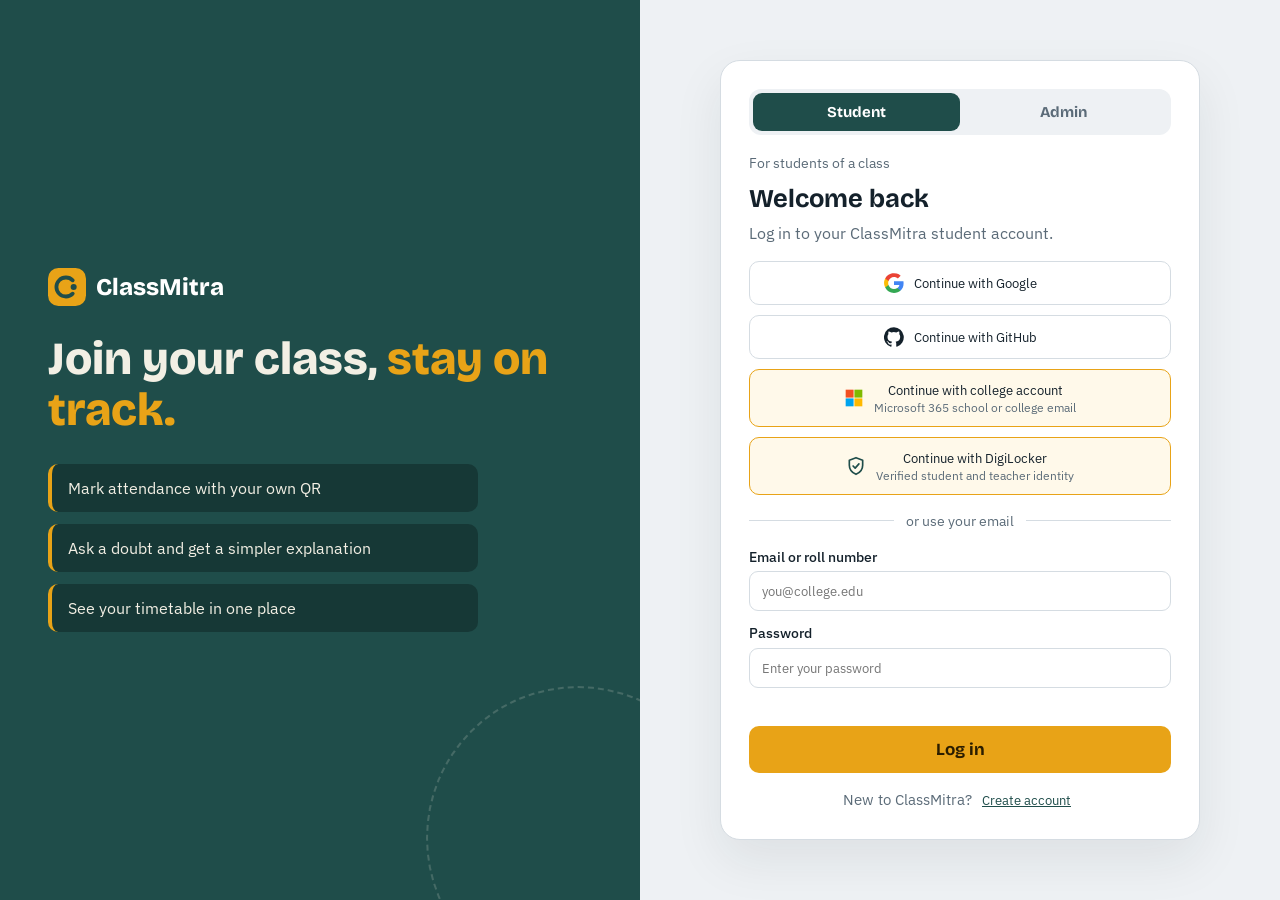
==== commit f3610c2c: "feat: student and admin signup and login with a database" ====
--- a/admin.html
+++ b/admin.html
@@ -70,6 +70,12 @@
 .li{display:flex;justify-content:space-between;gap:8px;padding:9px 0;border-bottom:1px solid var(--line)}.big{font:800 2rem "Bricolage Grotesque";color:var(--ok)}
 .d small.c{font-size:.72rem;font-weight:500;color:var(--muted)}.d{min-height:56px}
 .sc{font-size:.75rem;color:var(--muted)}</style>
+<script>
+(function(){try{var u=JSON.parse(localStorage.getItem('cm_user')||'null'),t=localStorage.getItem('cm_token');
+if(!u||!t||u.role!=='admin'){location.replace('login.html');return}
+var api=location.protocol==='file:'?'http://127.0.0.1:8000':location.hostname.endsWith('github.io')?'https://classmitra.onrender.com':'';
+fetch(api+'/api/auth/me',{headers:{Authorization:'Bearer '+t}}).then(function(r){if(r.status===401){localStorage.removeItem('cm_token');localStorage.removeItem('cm_user');location.replace('login.html')}}).catch(function(){})}catch(e){location.replace('login.html')}})();
+</script>
 </head>
 <body>
 <header class="top"><a class="brand" href="admin.html#/"><svg width="34" height="34" viewBox="0 0 40 40" aria-hidden="true"><rect width="40" height="40" rx="11" fill="#e8a317"/><path d="M26 13A10 10 0 1 0 26 27" fill="none" stroke="#1f4d4a" stroke-width="4" stroke-linecap="round"/><circle cx="27" cy="20" r="3.2" fill="#1f4d4a"/></svg>ClassMitra</a><span class="hi" id="hi">Admin dashboard</span><a class="out" href="login.html">Log out</a></header>
